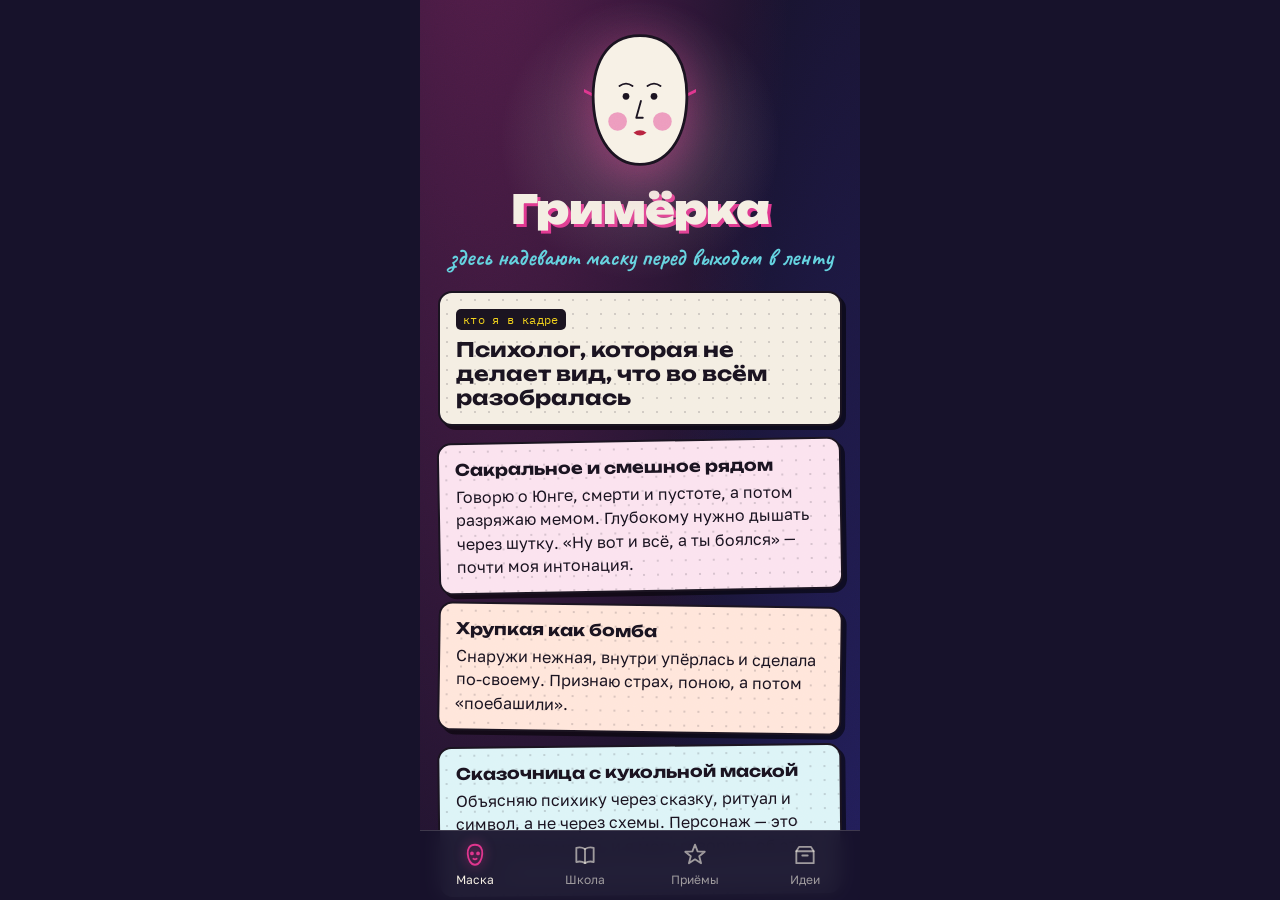
==== index.html @ 64c86ca9 "Гримёрка: персонаж, визуальный код, школа, приёмы, идеи Co-Authored-By: Claude Opus 5.5 <noreply@ant" ====
<!doctype html>
<html lang="ru">
<head>
<meta charset="utf-8">
<meta name="viewport" content="width=device-width, initial-scale=1, viewport-fit=cover">
<title>Гримёрка</title>
<meta name="description" content="Гримёрка: персонаж, визуальный код, школа блогинга, приёмы и банк идей для блога психолога.">
<meta name="theme-color" content="#17122B">
<meta name="apple-mobile-web-app-capable" content="yes">
<meta name="mobile-web-app-capable" content="yes">
<meta name="apple-mobile-web-app-status-bar-style" content="black-translucent">
<meta name="apple-mobile-web-app-title" content="Гримёрка">
<link rel="apple-touch-icon" href="img/icon-180.png">
<link rel="icon" type="image/png" href="img/icon-192.png">
<link rel="manifest" href="manifest.webmanifest">
<link rel="stylesheet" href="css/app.css?v=1">
</head>
<body>
<div id="app"></div>
<noscript>Для гримёрки нужен JavaScript.</noscript>
<script type="module" src="js/app.js?v=1"></script>
<script>
  if ('serviceWorker' in navigator && location.protocol === 'https:') {
    const had = !!navigator.serviceWorker.controller;
    navigator.serviceWorker.addEventListener('controllerchange', () => { if (had) location.reload(); });
    window.addEventListener('load', () => navigator.serviceWorker.register('sw.js').then((r) => r.update()).catch(() => {}));
  }
</script>
</body>
</html>
---- css/app.css ----
@font-face{font-family:'Unbounded';src:url(../fonts/unbounded-cyrillic-900-normal.woff2) format('woff2');font-weight:900;unicode-range:U+0301,U+0400-045F,U+0490-0491,U+04B0-04B1,U+2116;font-display:swap}
@font-face{font-family:'Unbounded';src:url(../fonts/unbounded-latin-900-normal.woff2) format('woff2');font-weight:900;unicode-range:U+0000-00FF,U+2000-206F,U+2190-21FF,U+2605-2606,U+2726;font-display:swap}
@font-face{font-family:'Unbounded';src:url(../fonts/unbounded-cyrillic-700-normal.woff2) format('woff2');font-weight:700;unicode-range:U+0301,U+0400-045F,U+0490-0491,U+04B0-04B1,U+2116;font-display:swap}
@font-face{font-family:'Unbounded';src:url(../fonts/unbounded-latin-700-normal.woff2) format('woff2');font-weight:700;unicode-range:U+0000-00FF,U+2000-206F;font-display:swap}
@font-face{font-family:'Unbounded';src:url(../fonts/unbounded-cyrillic-400-normal.woff2) format('woff2');font-weight:400;unicode-range:U+0301,U+0400-045F,U+0490-0491,U+04B0-04B1,U+2116;font-display:swap}
@font-face{font-family:'Unbounded';src:url(../fonts/unbounded-latin-400-normal.woff2) format('woff2');font-weight:400;unicode-range:U+0000-00FF,U+2000-206F;font-display:swap}
@font-face{font-family:'Caveat';src:url(../fonts/caveat-cyrillic-500-normal.woff2) format('woff2');font-weight:500;unicode-range:U+0301,U+0400-045F,U+0490-0491,U+04B0-04B1,U+2116;font-display:swap}
@font-face{font-family:'Caveat';src:url(../fonts/caveat-latin-500-normal.woff2) format('woff2');font-weight:500;unicode-range:U+0000-00FF,U+2000-206F;font-display:swap}
@font-face{font-family:'Caveat';src:url(../fonts/caveat-cyrillic-700-normal.woff2) format('woff2');font-weight:700;unicode-range:U+0301,U+0400-045F,U+0490-0491,U+04B0-04B1,U+2116;font-display:swap}
@font-face{font-family:'Caveat';src:url(../fonts/caveat-latin-700-normal.woff2) format('woff2');font-weight:700;unicode-range:U+0000-00FF,U+2000-206F;font-display:swap}
@font-face{font-family:'Golos Text';src:url(../fonts/golos-text-cyrillic-400-normal.woff2) format('woff2');font-weight:400;unicode-range:U+0301,U+0400-045F,U+0490-0491,U+04B0-04B1,U+2116;font-display:swap}
@font-face{font-family:'Golos Text';src:url(../fonts/golos-text-latin-400-normal.woff2) format('woff2');font-weight:400;unicode-range:U+0000-00FF,U+2000-206F,U+2190-21FF;font-display:swap}
@font-face{font-family:'Golos Text';src:url(../fonts/golos-text-cyrillic-600-normal.woff2) format('woff2');font-weight:600;unicode-range:U+0301,U+0400-045F,U+0490-0491,U+04B0-04B1,U+2116;font-display:swap}
@font-face{font-family:'Golos Text';src:url(../fonts/golos-text-latin-600-normal.woff2) format('woff2');font-weight:600;unicode-range:U+0000-00FF,U+2000-206F,U+2190-21FF;font-display:swap}
@font-face{font-family:'Plex Mono';src:url(../fonts/ibm-plex-mono-cyrillic-400-normal.woff2) format('woff2');unicode-range:U+0301,U+0400-045F,U+0490-0491,U+04B0-04B1,U+2116;font-display:swap}
@font-face{font-family:'Plex Mono';src:url(../fonts/ibm-plex-mono-latin-400-normal.woff2) format('woff2');unicode-range:U+0000-00FF,U+2000-206F;font-display:swap}

:root{
  --night:#17122B; --night2:#221A3D; --blue:#3D3BCB; --fuchsia:#E0368F; --wine:#6B1D2F; --clay:#FF6B3D; --teal:#63D2DF;
  --paper:#F4EEE3; --ink:#1A1320; --muted:#6A5E66; --yellow:#F2D21B;
  --safe-b:env(safe-area-inset-bottom,0px); --safe-t:env(safe-area-inset-top,0px);
  --tab:calc(70px + var(--safe-b));
}
*{box-sizing:border-box;-webkit-tap-highlight-color:transparent}
html,body{margin:0;height:100%;overflow:hidden;background:var(--night)}
body{font-family:'Golos Text',system-ui,sans-serif;color:var(--paper);-webkit-font-smoothing:antialiased;font-size:16px;line-height:1.45}
button,input,textarea,select{font-family:inherit;color:inherit;font-size:16px}
button{cursor:pointer}
a{color:inherit;text-decoration:none}
#app{position:fixed;inset:0;max-width:440px;margin:0 auto;overflow-x:hidden;overflow-y:auto;overscroll-behavior-y:contain;-webkit-overflow-scrolling:touch;
  background:
    radial-gradient(120% 60% at 15% -10%,rgba(224,54,143,.38),transparent 60%),
    radial-gradient(90% 55% at 105% 30%,rgba(61,59,203,.42),transparent 65%),
    var(--night);
  background-attachment:local}
/* плёночное зерно */
#app::after{content:'';position:fixed;inset:0;max-width:440px;margin:0 auto;pointer-events:none;opacity:.09;mix-blend-mode:overlay;
  background-image:url("data:image/svg+xml,%3Csvg xmlns='http://www.w3.org/2000/svg' width='160' height='160'%3E%3Cfilter id='n'%3E%3CfeTurbulence type='fractalNoise' baseFrequency='.9' numOctaves='2' stitchTiles='stitch'/%3E%3C/filter%3E%3Crect width='100%25' height='100%25' filter='url(%23n)'/%3E%3C/svg%3E")}

.scr{min-height:100%;padding-bottom:var(--tab)}
.pad{padding:8px 18px 28px;display:flex;flex-direction:column;gap:14px}
.row{display:flex;gap:10px}.row>*{flex:1}
.col{display:flex;flex-direction:column;gap:10px}
.grow{flex:1;min-width:0}
.center{text-align:center}

.disp,h1,.logo,.sec{font-family:'Unbounded',sans-serif}
.hand{font-family:'Caveat',cursive;font-weight:700}
.mono,.stamp{font-family:'Plex Mono',monospace}
.body{font-family:'Golos Text',sans-serif}

/* шапки */
.top{padding:calc(22px + var(--safe-t)) 18px 10px}
.top h1{margin:0;font-weight:900;font-size:30px;line-height:1.05;letter-spacing:-.01em}
.top .sub{margin:4px 0 0;font-size:22px;color:var(--teal);line-height:1.1}
.back{display:inline-block;margin-bottom:10px;font-size:14px;color:rgba(244,238,227,.7)}
.sec{font-weight:700;font-size:18px;margin:14px 0 0;color:var(--paper)}
.note{margin:0;font-size:14px;color:rgba(244,238,227,.65)}

/* герой */
.hero{position:relative;text-align:center;padding:calc(30px + var(--safe-t)) 18px 8px}
.hero .spot{position:absolute;left:50%;top:0;width:280px;height:280px;transform:translateX(-50%);background:radial-gradient(closest-side,rgba(244,238,227,.22),transparent);pointer-events:none}
.maskSvg{position:relative;display:block;margin:0 auto;filter:drop-shadow(0 10px 24px rgba(224,54,143,.45));animation:sway 6s ease-in-out infinite;transform-origin:50% 0}
@keyframes sway{0%,100%{transform:rotate(-3deg)}50%{transform:rotate(3deg)}}
@media (prefers-reduced-motion:reduce){.maskSvg{animation:none}}
.logo{margin:10px 0 0;font-weight:900;font-size:40px;letter-spacing:-.02em;color:var(--paper);text-shadow:3px 3px 0 var(--fuchsia)}
.hero .hand{margin:2px 0 0;font-size:24px;color:var(--teal)}

/* карточки: бумага в точку и маркерный контур */
.card{position:relative;display:block;background-color:var(--paper);color:var(--ink);border:2px solid var(--ink);border-radius:14px;padding:14px 16px;box-shadow:4px 4px 0 rgba(0,0,0,.55);
  background-image:radial-gradient(rgba(26,19,32,.16) 1px,transparent 1.2px);background-size:14px 14px}
.card p{margin:0 0 8px}.card p:last-child{margin-bottom:0}
.card small{display:block;color:var(--muted);font-size:14px;line-height:1.3}
.stamp{display:inline-block;font-size:12px;color:var(--yellow);background:var(--ink);padding:2px 7px;border-radius:5px;margin-bottom:8px;letter-spacing:.03em}

.quote .big{font-family:'Unbounded',sans-serif;font-weight:700;font-size:20px;line-height:1.2}
.traits{display:flex;flex-direction:column;gap:12px}
.trait b{display:block;font-family:'Unbounded',sans-serif;font-size:16px;margin-bottom:4px}
.trait.t0{transform:rotate(-1deg);background-color:#FBE3EF}
.trait.t1{transform:rotate(.8deg);background-color:#FFE6DB}
.trait.t2{transform:rotate(-.6deg);background-color:#DDF4F7}
.phrase{background:var(--fuchsia);color:var(--ink);text-align:center;background-image:none}
.phrase .hand{font-size:22px}
.phrase .disp{font-weight:900;font-size:34px;margin:2px 0 10px;letter-spacing:-.02em}
.chips{list-style:none;margin:0;padding:0;display:flex;flex-wrap:wrap;gap:6px;justify-content:center}
.chips li{background:var(--paper);border:1.5px solid var(--ink);border-radius:20px;padding:3px 10px;font-size:14px}

.fold summary{list-style:none;display:flex;align-items:center;justify-content:space-between;font-family:'Unbounded',sans-serif;font-weight:700;font-size:15px;cursor:pointer}
.fold summary::-webkit-details-marker{display:none}
.fold summary i{font-style:normal;font-size:22px;transition:transform .2s}
.fold[open] summary i{transform:rotate(45deg)}
.fold .fb{margin-top:10px}
.ul{margin:0;padding-left:20px}.ul li{margin-bottom:6px}

.pal{display:grid;grid-template-columns:1fr 1fr 1fr;gap:8px}
.sw{border:2px solid var(--ink);border-radius:12px;min-height:96px;padding:8px;text-align:left;display:flex;flex-direction:column;gap:2px;box-shadow:3px 3px 0 rgba(0,0,0,.5)}
.sw b{font-size:13px;line-height:1.15}
.sw span{font-family:'Plex Mono',monospace;font-size:11px;opacity:.85}
.sw em{font-style:normal;font-size:11px;opacity:.75;line-height:1.2;margin-top:auto}
.font p{margin:0 0 4px;font-size:22px;line-height:1.1}
.font p.disp{font-weight:900;font-size:19px}
.font p.hand{font-size:28px}
.font p.mono{color:var(--yellow);background:var(--ink);display:inline-block;padding:2px 8px;border-radius:5px;font-size:16px}

.works{columns:2;column-gap:10px}
.works figure{break-inside:avoid;margin:0 0 12px;background:var(--paper);padding:6px 6px 2px;border-radius:4px;box-shadow:3px 4px 0 rgba(0,0,0,.5)}
.works .w0{transform:rotate(-1.5deg)}.works .w1{transform:rotate(1.2deg)}.works .w2{transform:rotate(-.4deg)}
.works img{display:block;width:100%;border-radius:2px}
.works figcaption{color:var(--ink);font-size:19px;text-align:center;line-height:1.2;padding:3px 0}

/* кнопки */
.btn{display:flex;align-items:center;justify-content:center;gap:6px;min-height:50px;border-radius:12px;border:2px solid var(--ink);background:var(--fuchsia);color:var(--ink);font-weight:600;font-size:16px;padding:0 14px;box-shadow:3px 3px 0 rgba(0,0,0,.55);text-align:center;line-height:1.15}
.btn:active{transform:translate(2px,2px);box-shadow:1px 1px 0 rgba(0,0,0,.55)}
.btn.ghost{background:var(--paper)}
.btn.danger{background:transparent;color:rgba(244,238,227,.75);border-color:rgba(244,238,227,.35);box-shadow:none;font-weight:400}
.btn.dice{background:var(--yellow)}

/* школа */
.prog .bar{height:14px;border:2px solid var(--ink);border-radius:10px;overflow:hidden;background:#fff;margin-bottom:6px}
.prog .bar i{display:block;height:100%;background:repeating-linear-gradient(45deg,var(--fuchsia) 0 8px,var(--clay) 8px 16px)}
.prog .mono{font-size:13px}
.mod{display:flex;align-items:center;gap:12px}
.mod .num{font-size:28px;font-weight:900;width:34px;text-align:center;color:var(--fuchsia);-webkit-text-stroke:1.5px var(--ink)}
.mod b{display:block;font-size:16px}
.mod .dots{font-size:13px;color:var(--muted)}
.mod.full{background-color:#DDF4F7}
.mod.full .dots::before{content:'✦ '}
.links{display:flex;flex-direction:column;gap:6px;margin-top:10px!important}
.links a{color:var(--blue);font-weight:600;font-size:14px}
.task{display:flex;gap:12px;align-items:flex-start;cursor:pointer}
.task input{position:absolute;opacity:0}
.task .box{flex:none;width:24px;height:24px;border:2px solid var(--ink);border-radius:7px;background:#fff;margin-top:1px}
.task.on .box{background:var(--fuchsia)}
.task.on .box::after{content:'✓';display:block;text-align:center;font-weight:700;line-height:20px}
.task.on>span:last-child{text-decoration:line-through;text-decoration-color:var(--fuchsia);text-decoration-thickness:2px;color:var(--muted)}

/* приёмы */
.search{width:100%;min-height:46px;border-radius:12px;border:2px solid var(--ink);background:var(--paper);color:var(--ink);padding:0 14px}
.filters{display:flex;gap:6px;overflow-x:auto;padding-bottom:2px;scrollbar-width:none}
.filters::-webkit-scrollbar{display:none}
.filters button{flex:none;border:1.5px solid rgba(244,238,227,.5);background:transparent;color:var(--paper);border-radius:20px;padding:6px 13px;font-size:14px}
.filters button.on{background:var(--teal);color:var(--ink);border-color:var(--ink)}
.sin b{font-size:18px;font-weight:900;display:block}
.sin .ex{margin:8px 0 0!important;padding-left:10px;border-left:3px solid var(--fuchsia);font-size:15px}
.rule{background-color:#FFF4B8}
.rule .hand{font-size:20px;color:var(--wine)}
.trick b{display:block;font-family:'Unbounded',sans-serif;font-size:15px;margin-bottom:4px}
.diceCard{background-color:#FFF4B8;transform:rotate(-.8deg)}
.diceCard .hand{font-size:20px;color:var(--wine)}
.diceCard .btn{margin-top:6px}

/* идеи */
.idea{display:flex;flex-direction:column;gap:3px}
.idea b{font-size:17px}
.idea .hand{font-size:19px;color:var(--wine);font-weight:500}
.tags{display:flex;gap:6px;flex-wrap:wrap;margin-top:6px}
.tags em{font-style:normal;font-size:12px;border:1.5px solid var(--ink);border-radius:20px;padding:1px 8px}
.st-spark .tags .s{background:var(--yellow)}
.st-draft .tags .s{background:var(--teal)}
.st-ready .tags .s{background:var(--fuchsia)}
.st-out .tags .s{background:var(--ink);color:var(--paper)}
.st-out{opacity:.85}
.script p{font-size:16px}
.fld{display:flex;flex-direction:column;gap:6px}
.fld span{font-size:14px;color:rgba(244,238,227,.8)}
.fld input,.fld select,.fld textarea{width:100%;border:2px solid var(--ink);border-radius:12px;background:var(--paper);color:var(--ink);padding:12px 14px}
.fld input,.fld select{min-height:48px}
.fld textarea{resize:vertical;line-height:1.45;background-image:radial-gradient(rgba(26,19,32,.14) 1px,transparent 1.2px);background-size:14px 14px}

/* нижняя панель */
.tabs{position:fixed;left:50%;bottom:0;transform:translateX(-50%);width:100%;max-width:440px;height:var(--tab);padding-bottom:var(--safe-b);display:flex;background:rgba(23,18,43,.94);backdrop-filter:blur(10px);-webkit-backdrop-filter:blur(10px);border-top:1.5px solid rgba(244,238,227,.18);z-index:5}
.tabs a{flex:1;display:flex;flex-direction:column;align-items:center;justify-content:center;gap:3px;font-size:12px;color:rgba(244,238,227,.6)}
.tabs svg{width:26px;height:26px;fill:none;stroke:currentColor;stroke-width:1.7;stroke-linecap:round;stroke-linejoin:round}
.tabs a.on{color:var(--paper)}
.tabs a.on svg{stroke:var(--fuchsia);filter:drop-shadow(0 0 6px rgba(224,54,143,.7))}

.toast{position:fixed;left:50%;bottom:calc(var(--tab) + 16px);transform:translateX(-50%);background:var(--yellow);color:var(--ink);border:2px solid var(--ink);border-radius:20px;padding:8px 16px;font-weight:600;z-index:9;box-shadow:3px 3px 0 rgba(0,0,0,.5);animation:pop .2s}
@keyframes pop{from{transform:translate(-50%,8px);opacity:0}}
.sw.dk{border-color:rgba(244,238,227,.4)}
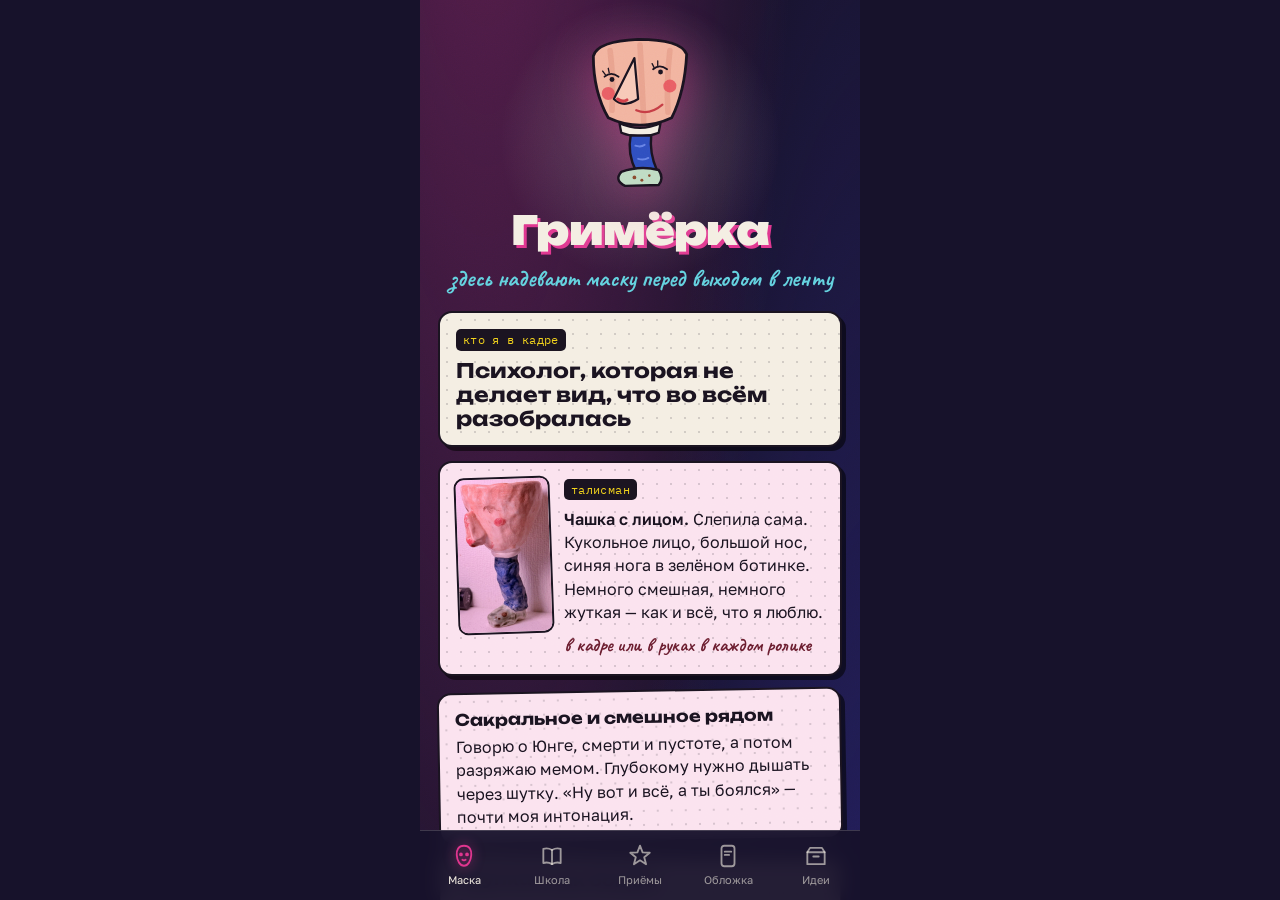
==== commit f9dc5092: "Талисман-чашка, вкладка «Обложка» с рамкой сетки 3:4 Co-Authored-By: Claude Opus 5.5 <noreply@anthro" ====
--- a/index.html
+++ b/index.html
@@ -13,12 +13,12 @@
 <link rel="apple-touch-icon" href="img/icon-180.png">
 <link rel="icon" type="image/png" href="img/icon-192.png">
 <link rel="manifest" href="manifest.webmanifest">
-<link rel="stylesheet" href="css/app.css?v=1">
+<link rel="stylesheet" href="css/app.css?v=2">
 </head>
 <body>
 <div id="app"></div>
 <noscript>Для гримёрки нужен JavaScript.</noscript>
-<script type="module" src="js/app.js?v=1"></script>
+<script type="module" src="js/app.js?v=2"></script>
 <script>
   if ('serviceWorker' in navigator && location.protocol === 'https:') {
     const had = !!navigator.serviceWorker.controller;
--- a/css/app.css
+++ b/css/app.css
@@ -177,3 +177,24 @@
 .toast{position:fixed;left:50%;bottom:calc(var(--tab) + 16px);transform:translateX(-50%);background:var(--yellow);color:var(--ink);border:2px solid var(--ink);border-radius:20px;padding:8px 16px;font-weight:600;z-index:9;box-shadow:3px 3px 0 rgba(0,0,0,.5);animation:pop .2s}
 @keyframes pop{from{transform:translate(-50%,8px);opacity:0}}
 .sw.dk{border-color:rgba(244,238,227,.4)}
+.cupcard{display:flex;gap:12px;align-items:flex-start;background-color:#FBE3EF}
+.cupcard img{width:96px;flex:none;border:2px solid var(--ink);border-radius:10px;transform:rotate(-2deg)}
+.cupcard .hand{font-size:19px;color:var(--wine)}
+.tabs a span{font-size:11px}
+/* обложка */
+.cvwrap{position:relative;width:74%;margin:0 auto;border:2px solid var(--ink);border-radius:14px;overflow:hidden;box-shadow:5px 5px 0 rgba(0,0,0,.55);aspect-ratio:9/16}
+.cvwrap canvas{display:block;width:100%;height:100%}
+.guides{position:absolute;inset:0;pointer-events:none}
+.g-out{position:absolute;left:0;right:0;height:12.5%;background:repeating-linear-gradient(135deg,rgba(0,0,0,.45) 0 6px,rgba(0,0,0,.25) 6px 12px)}
+.g-out.top{top:0}.g-out.bot{bottom:0}
+.g-grid{position:absolute;left:0;right:0;top:12.5%;bottom:12.5%;border:2px dashed var(--fuchsia)}
+.g-grid span{position:absolute;left:6px;top:4px;font-family:'Plex Mono',monospace;font-size:10px;color:#fff;background:var(--fuchsia);padding:1px 5px;border-radius:4px}
+.g-ui{display:none}
+.fld em{font-style:normal;font-size:12px}
+.bgs{display:flex;gap:8px;align-items:center}
+.bgs button{width:40px;height:40px;border-radius:50%;border:2px solid rgba(244,238,227,.4);flex:none}
+.bgs button.on{border:3px solid var(--yellow);box-shadow:0 0 0 2px var(--ink)}
+.bgs .ph{min-height:40px;flex:1;font-size:14px}
+.toggles{display:flex;gap:14px;flex-wrap:wrap;font-size:14px}
+.toggles label{display:flex;gap:6px;align-items:center}
+.toggles input{accent-color:#E0368F;width:18px;height:18px}
